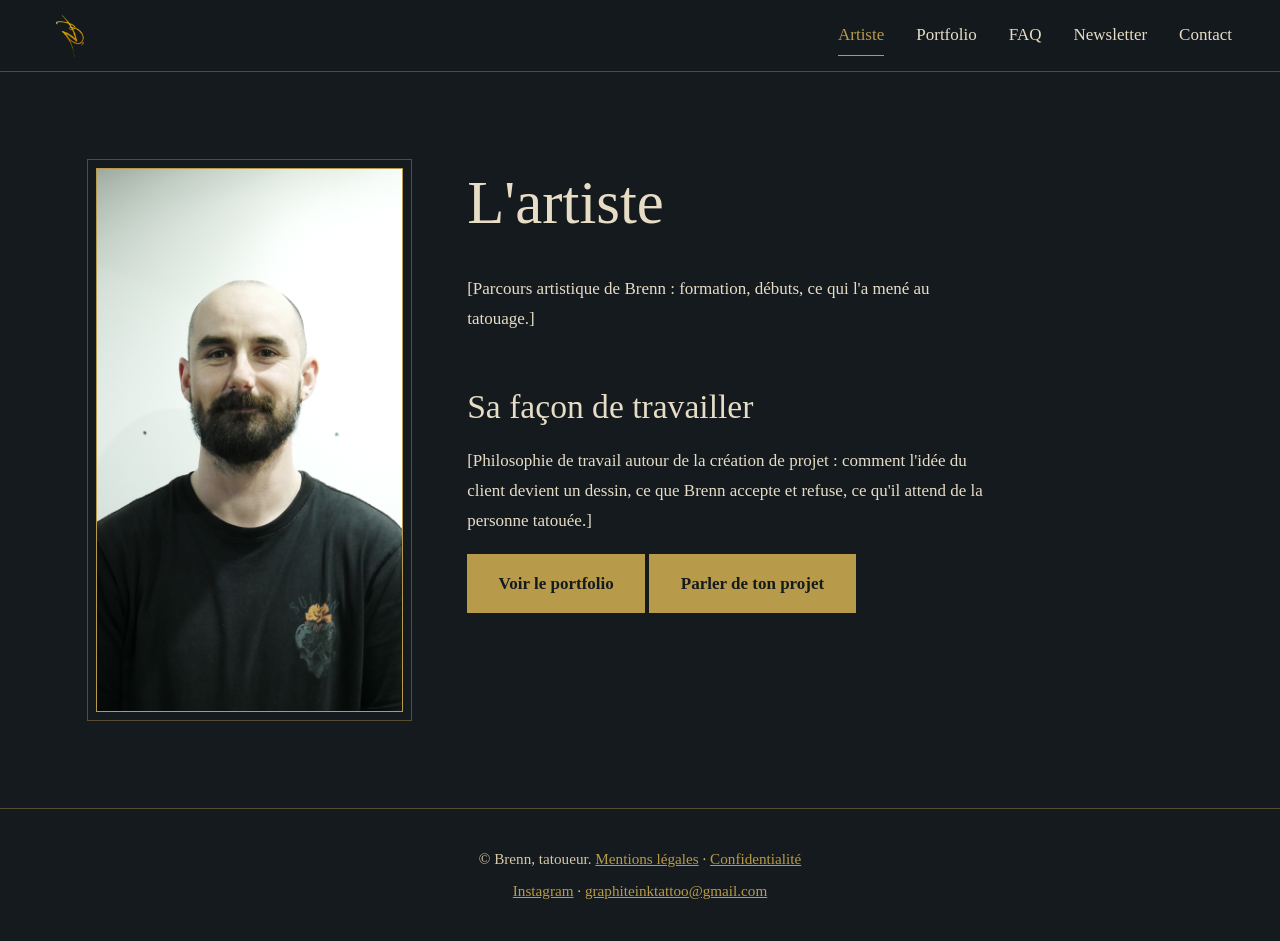
==== artiste.html @ c3298a83 "0.2" ====
<!doctype html>
<html lang="fr">
  <head>
    <meta charset="UTF-8" />
    <meta name="viewport" content="width=device-width, initial-scale=1" />
    <title>L'artiste | Brenn, tatoueur</title>
    <meta
      name="description"
      content="À compléter : métier + ville + une phrase sur le style de Brenn."
    />
    <link rel="stylesheet" href="css/global.css" />
    <link rel="stylesheet" href="css/artiste.css" />
  </head>
  <body class="page-artiste">
    <header class="site-header">
      <a class="logo" href="index.html">
        <img src="media/logo.png" alt="Brenn, retour à l'accueil" />
      </a>
      <input
        type="checkbox"
        id="menu-toggle"
        class="menu-toggle"
        aria-label="Ouvrir le menu"
      />
      <label for="menu-toggle" class="burger"
        ><span></span><span></span><span></span
      ></label>
      <nav class="site-nav" aria-label="Navigation principale">
        <a href="artiste.html" aria-current="page">Artiste</a>
        <a href="portfolio.html">Portfolio</a>
        <a href="faq.html">FAQ</a>
        <a href="newsletter.html">Newsletter</a>
        <a href="contact.html">Contact</a>
      </nav>
    </header>
    <main>
      <section class="section">
        <div class="conteneur artiste">
          <div class="portrait">
            <img
              src="media/pp_artiste.jpeg"
              alt="Portrait de Brenn, tatoueur"
            />
          </div>
          <div>
            <h1>L'artiste</h1>
            <p>
              [Parcours artistique de Brenn : formation, débuts, ce qui l'a mené
              au tatouage.]
            </p>
            <h2>Sa façon de travailler</h2>
            <p>
              [Philosophie de travail autour de la création de projet : comment
              l'idée du client devient un dessin, ce que Brenn accepte et
              refuse, ce qu'il attend de la personne tatouée.]
            </p>

            <div class="actions">
              <a class="bouton" href="portfolio.html">Voir le portfolio</a>
              <a class="bouton bouton-contour" href="contact.html"
                >Parler de ton projet</a
              >
            </div>
          </div>
        </div>
      </section>
    </main>
    <footer class="site-footer">
      <p>
        © Brenn, tatoueur.
        <a href="mentions-legales.html">Mentions légales</a> ·
        <a href="confidentialite.html">Confidentialité</a>
      </p>
      <p>
        <a href="#">Instagram</a> ·
        <a href="mailto:graphiteinktattoo@gmail.com"
          >graphiteinktattoo@gmail.com</a
        >
      </p>
    </footer>
  </body>
</html>
---- css/global.css ----
/* Palette fournie par Brenn */
:root {
  --noir: #141a1e;
  --ardoise: #2b3a3a;
  --foret: #355b4e;
  --sauge: #7b9c76;
  --sable: #d6c7a7;
  --sapin: #0e3529;
  --vert: #215f47;
  --jade: #4b8a6c;
  --creme: #e7ddc6;
  --or: #b89b4a;
  --serif:
    "Iowan Old Style", "Palatino Linotype", Palatino, "Book Antiqua", Georgia,
    serif;
  --largeur: 68rem;
  --hauteur-entete: 4.5rem;
}

*,
*::before,
*::after {
  box-sizing: border-box;
}
html {
  scroll-behavior: smooth;
}
body {
  margin: 0;
  background: var(--noir);
  color: var(--creme);
  font: 1.0625rem/1.75 var(--serif);
}
img {
  max-width: 100%;
  display: block;
}
a {
  color: var(--or);
}
h1,
h2,
h3 {
  font-weight: 500;
  line-height: 1.15;
  margin: 0 0 0.6em;
}
h1 {
  font-size: clamp(2.2rem, 5.5vw, 3.8rem);
}
h2 {
  font-size: clamp(1.5rem, 3.2vw, 2.1rem);
  margin-top: 1.6em;
}
p {
  max-width: 62ch;
  margin: 0 0 1.1em;
}
:focus-visible {
  outline: 2px solid var(--or);
  outline-offset: 3px;
}

.conteneur {
  width: min(100% - 2.5rem, var(--largeur));
  margin-inline: auto;
}
.conteneur-etroit {
  width: min(100% - 2.5rem, 42rem);
}
.section {
  padding-block: clamp(3rem, 8vw, 6rem);
}

/* En-tête : signature à gauche, onglets à droite */
.site-header {
  position: sticky;
  top: 0;
  z-index: 10;
  min-height: var(--hauteur-entete);
  display: flex;
  align-items: center;
  justify-content: space-between;
  padding: 0.75rem clamp(1.25rem, 4vw, 3rem);
  background: rgba(20, 26, 30, 0.94);
  border-bottom: 1px solid rgba(184, 155, 74, 0.4);
}
.logo {
  display: flex;
  align-items: center;
}
.logo img {
  height: 2.75rem;
  width: auto;
}

.site-nav {
  display: flex;
  gap: 2rem;
}
.site-nav a {
  color: var(--creme);
  text-decoration: none;
  padding-block: 0.3rem;
  border-bottom: 1px solid transparent;
}
.site-nav a:hover,
.site-nav a[aria-current="page"] {
  border-bottom-color: var(--or);
  color: var(--or);
}

/* Menu mobile sans JavaScript */
.menu-toggle {
  position: absolute;
  opacity: 0;
  width: 1px;
  height: 1px;
}
.burger {
  display: none;
  cursor: pointer;
  gap: 5px;
  padding: 0.5rem;
}
.burger span {
  display: block;
  width: 26px;
  height: 2px;
  background: var(--or);
}
.menu-toggle:focus-visible + .burger {
  outline: 2px solid var(--or);
}

@media (max-width: 760px) {
  .burger {
    display: grid;
  }
  .site-nav {
    display: none;
    position: absolute;
    top: 100%;
    left: 0;
    right: 0;
    flex-direction: column;
    gap: 1rem;
    padding: 1.5rem clamp(1.25rem, 4vw, 3rem);
    background: var(--noir);
    border-bottom: 1px solid rgba(184, 155, 74, 0.4);
  }
  .menu-toggle:checked ~ .site-nav {
    display: flex;
  }
}

/* Boutons */
.bouton {
  display: inline-block;
  padding: 0.85rem 1.9rem;
  background: var(--or);
  color: var(--noir);
  border: 1px solid var(--or);
  text-decoration: none;
  font-weight: 600;
}
.bouton:hover {
  background: transparent;
  color: var(--or);
}
.lien-discret {
  color: var(--creme);
  margin-left: 1.5rem;
}

/* Formulaires (le style est prêt, le formulaire s'y glisse) */
.zone-formulaire {
  margin-top: 2rem;
}
.zone-formulaire label {
  display: block;
  margin: 1.25rem 0 0.4rem;
  color: var(--sable);
}
.zone-formulaire input[type="text"],
.zone-formulaire input[type="email"],
.zone-formulaire input[type="tel"],
.zone-formulaire select,
.zone-formulaire textarea {
  width: 100%;
  padding: 0.75rem 0.9rem;
  background: var(--sapin);
  color: var(--creme);
  border: 1px solid var(--foret);
  font: inherit;
}
.zone-formulaire textarea {
  min-height: 9rem;
  resize: vertical;
}
.zone-formulaire input:focus,
.zone-formulaire select:focus,
.zone-formulaire textarea:focus {
  border-color: var(--or);
}
.zone-formulaire button {
  margin-top: 1.5rem;
  cursor: pointer;
  font: inherit;
  padding: 0.85rem 1.9rem;
  background: var(--or);
  color: var(--noir);
  border: 1px solid var(--or);
  font-weight: 600;
}
.zone-formulaire button:hover {
  background: transparent;
  color: var(--or);
}

/* Pied de page */
.site-footer {
  padding: 2rem clamp(1.25rem, 4vw, 3rem);
  border-top: 1px solid rgba(184, 155, 74, 0.4);
  color: var(--sable);
  font-size: 0.95rem;
  text-align: center;
}
.site-footer p {
  margin: 0.3rem auto;
  max-width: none;
}
.zone-formulaire .consentement {
  display: flex;
  gap: 0.7rem;
  align-items: flex-start;
  font-size: 0.95rem;
}
.zone-formulaire .consentement input {
  margin-top: 0.35rem;
  accent-color: var(--or);
}
@media (prefers-reduced-motion: reduce) {
  html {
    scroll-behavior: auto;
  }
}
---- css/artiste.css ----
.artiste {
  display: grid;
  gap: clamp(2rem, 5vw, 4rem);
  grid-template-columns: minmax(0, 3fr) minmax(0, 7fr);
  align-items: start;
}
.portrait {
  aspect-ratio: 4 / 5;
  display: grid;
  place-items: center;
  background: var(--sapin);
  border: 1px solid var(--or);
  outline: 1px solid rgba(184, 155, 74, 0.4);
  outline-offset: 8px;
  color: var(--sauge);
  font-style: italic;
}
@media (max-width: 760px) {
  .artiste {
    grid-template-columns: 1fr;
  }
  .portrait {
    max-width: 22rem;
  }
}
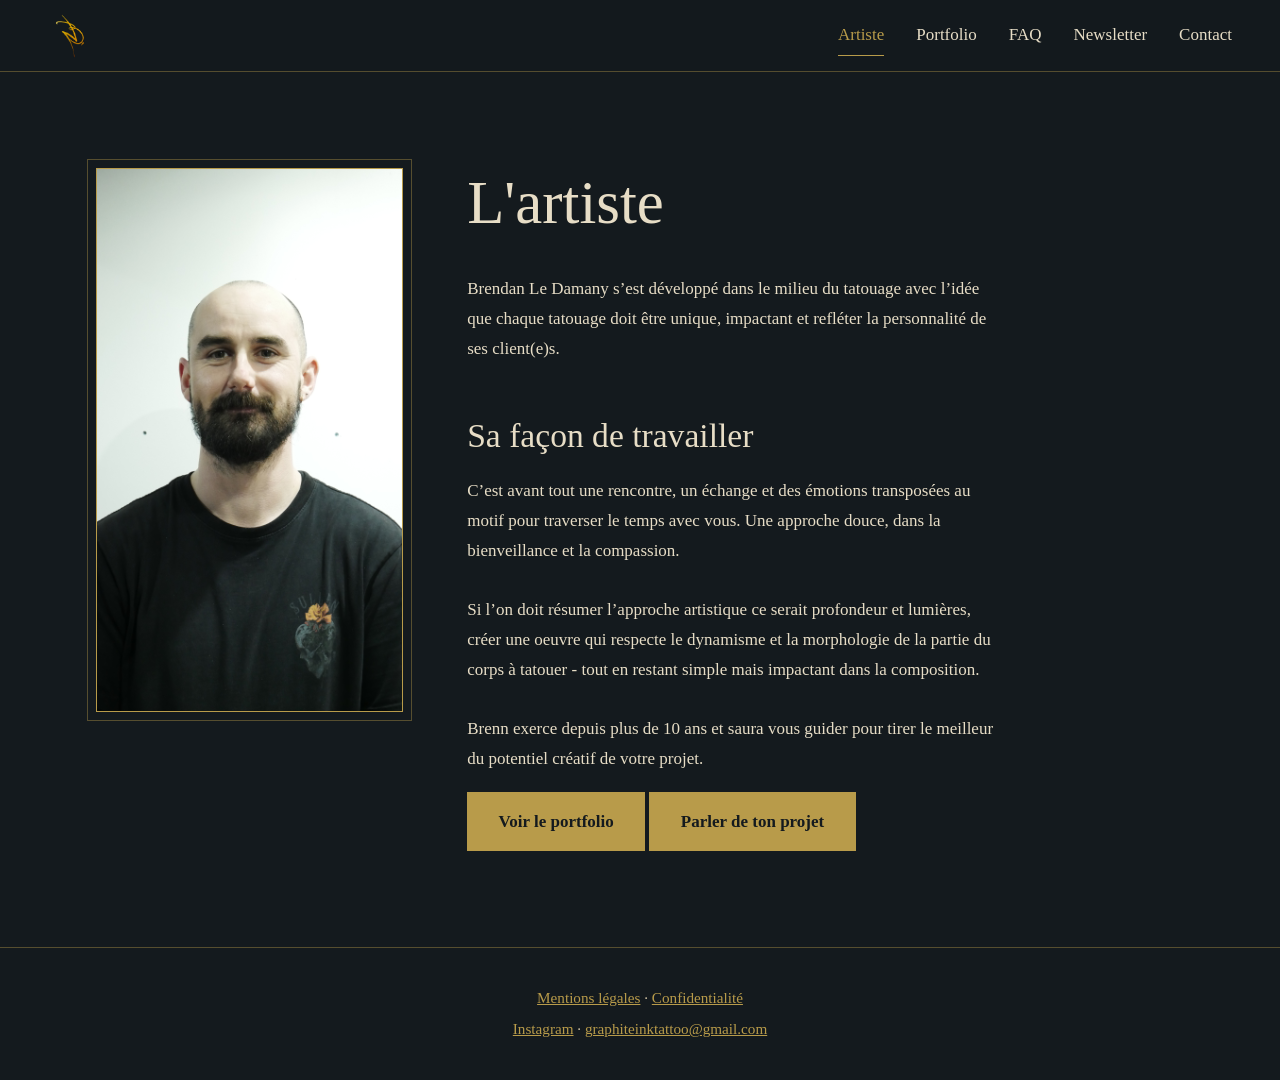
==== commit 736270ba: "v1" ====
--- a/artiste.html
+++ b/artiste.html
@@ -1,9 +1,11 @@
 <!doctype html>
 <html lang="fr">
   <head>
+    <link rel="icon" type="image/png" href="media/logo.png" />
+    <link rel="apple-touch-icon" href="media/logo.png" />
     <meta charset="UTF-8" />
     <meta name="viewport" content="width=device-width, initial-scale=1" />
-    <title>L'artiste | Brenn, tatoueur</title>
+    <title>L'artiste | GraphiteInk</title>
     <meta
       name="description"
       content="À compléter : métier + ville + une phrase sur le style de Brenn."
@@ -28,6 +30,7 @@
       <nav class="site-nav" aria-label="Navigation principale">
         <a href="artiste.html" aria-current="page">Artiste</a>
         <a href="portfolio.html">Portfolio</a>
+
         <a href="faq.html">FAQ</a>
         <a href="newsletter.html">Newsletter</a>
         <a href="contact.html">Contact</a>
@@ -45,14 +48,21 @@
           <div>
             <h1>L'artiste</h1>
             <p>
-              [Parcours artistique de Brenn : formation, débuts, ce qui l'a mené
-              au tatouage.]
+              Brendan Le Damany s’est développé dans le milieu du tatouage avec
+              l’idée que chaque tatouage doit être unique, impactant et refléter
+              la personnalité de ses client(e)s.
             </p>
             <h2>Sa façon de travailler</h2>
             <p>
-              [Philosophie de travail autour de la création de projet : comment
-              l'idée du client devient un dessin, ce que Brenn accepte et
-              refuse, ce qu'il attend de la personne tatouée.]
+              C’est avant tout une rencontre, un échange et des émotions
+              transposées au motif pour traverser le temps avec vous. Une
+              approche douce, dans la bienveillance et la compassion.<br /><br />
+              Si l’on doit résumer l’approche artistique ce serait profondeur et
+              lumières, créer une oeuvre qui respecte le dynamisme et la
+              morphologie de la partie du corps à tatouer - tout en restant
+              simple mais impactant dans la composition.<br /><br />
+              Brenn exerce depuis plus de 10 ans et saura vous guider pour tirer
+              le meilleur du potentiel créatif de votre projet.
             </p>
 
             <div class="actions">
@@ -67,12 +77,11 @@
     </main>
     <footer class="site-footer">
       <p>
-        © Brenn, tatoueur.
         <a href="mentions-legales.html">Mentions légales</a> ·
         <a href="confidentialite.html">Confidentialité</a>
       </p>
       <p>
-        <a href="#">Instagram</a> ·
+        <a href="https://www.instagram.com/brennledamany/">Instagram</a> ·
         <a href="mailto:graphiteinktattoo@gmail.com"
           >graphiteinktattoo@gmail.com</a
         >
